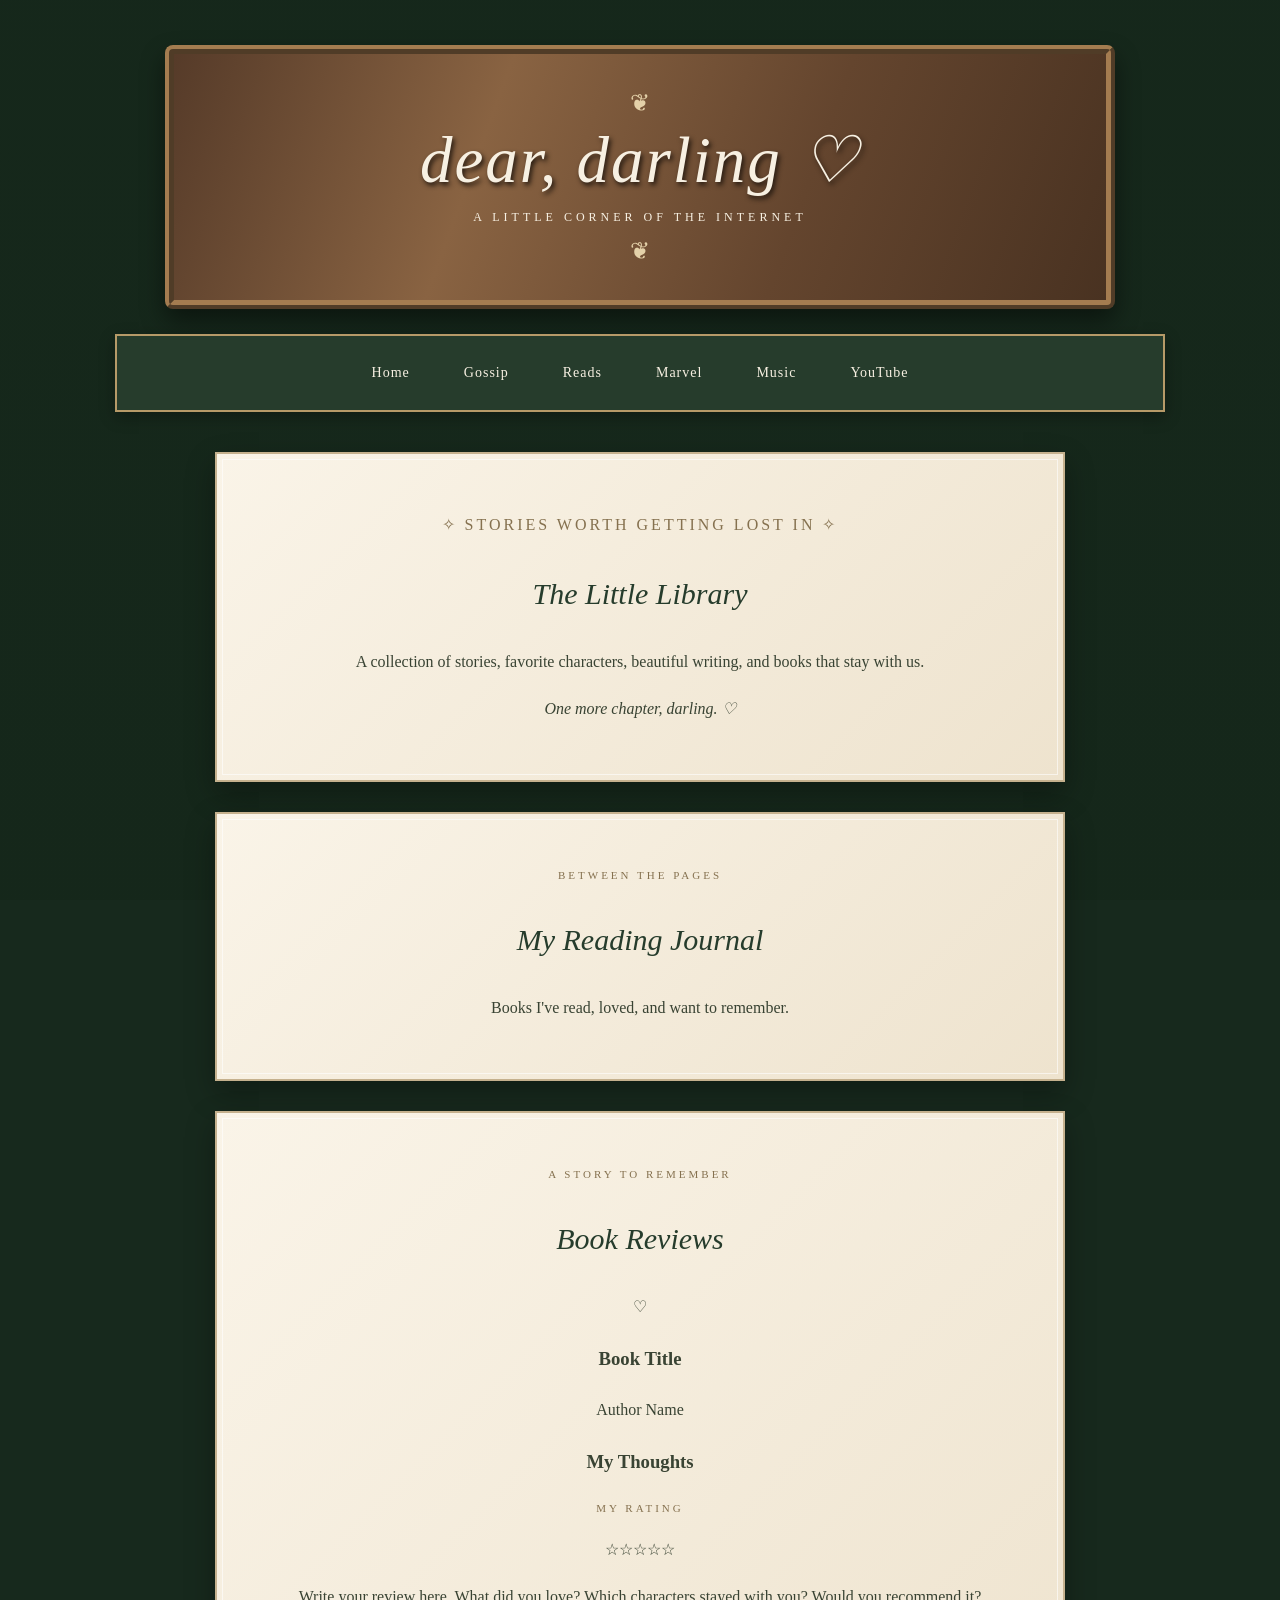
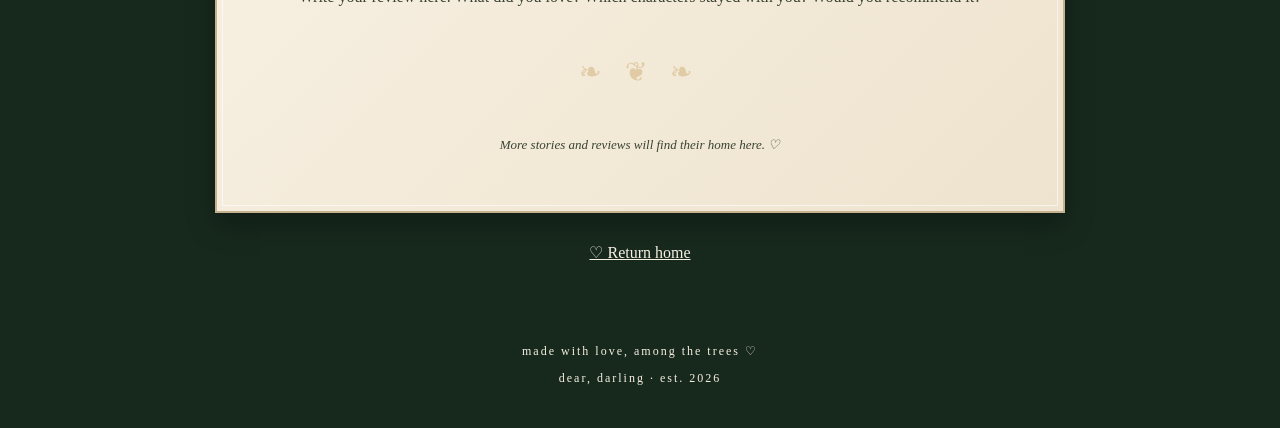
==== reads.html @ a7c6e97b "Create reads.html" ====
<!DOCTYPE html>
<html lang="en">
<head>
    <meta charset="UTF-8">
    <meta name="viewport" content="width=device-width, initial-scale=1.0">
    <title>Reads | Dear, Darling</title>
    <link rel="stylesheet" href="style.css">
</head>

<body>

    <header class="woodland-header">
        <div class="sign-decoration">❦</div>
        <h1>dear, darling ♡</h1>
        <p>a little corner of the internet</p>
        <div class="sign-decoration">❦</div>
    </header>

    <nav class="main-navigation">
        <a href="index.html">Home</a>
        <a href="gossip.html">Gossip</a>
        <a href="reads.html">Reads</a>
        <a href="marvel.html">Marvel</a>
        <a href="music.html">Music</a>
        <a href="youtube.html">YouTube</a>
    </nav>

    <main>

        <section class="welcome">
            <p class="eyebrow">✧ stories worth getting lost in ✧</p>
            <h2>The Little Library</h2>
            <p>
                A collection of stories, favorite characters,
                beautiful writing, and books that stay with us.
            </p>
            <p class="welcome-ending">One more chapter, darling. ♡</p>
        </section>

        <section class="content-panel">
            <p class="eyebrow">between the pages</p>
            <h2>My Reading Journal</h2>
            <p>Books I've read, loved, and want to remember.</p>
        </section>

        <section class="content-panel">
            <p class="eyebrow">a story to remember</p>
            <h2>Book Reviews</h2>

            <div class="book-entry">
                <div class="book-cover">
                    <span>♡</span>
                    <h3>Book Title</h3>
                    <p>Author Name</p>
                </div>

                <div class="book-review">
                    <h3>My Thoughts</h3>

                    <p class="eyebrow">my rating</p>
                    <p class="book-stars">☆☆☆☆☆</p>

                    <p>
                        Write your review here. What did you love?
                        Which characters stayed with you?
                        Would you recommend it?
                    </p>
                </div>
            </div>

            <div class="forest-divider">❧ ❦ ❧</div>

            <p class="quote-credit">
                More stories and reviews will find their home here. ♡
            </p>
        </section>

        <p style="text-align:center;">
            <a href="index.html" style="color:#f7f0e2;">
                ♡ Return home
            </a>
        </p>

    </main>

    <footer>
        <p>made with love, among the trees ♡</p>
        <p>dear, darling · est. 2026</p>
    </footer>

</body>
</html>
---- style.css ----
:root {
    --forest: #263c2c;
    --deep-forest: #17291d;
    --sage: #87947b;
    --cream: #f7f0e2;
    --paper: #eee4d0;
    --wood: #704b30;
    --gold: #b69a68;
    --ink: #394333;
}

* { box-sizing: border-box; }

html { scroll-behavior: smooth; }

body {
    margin: 0;
    min-height: 100vh;
    color: var(--ink);
    font-family: Georgia, "Times New Roman", serif;
    background-color: var(--deep-forest);
    background-image: linear-gradient(rgba(20,38,25,.48), rgba(20,38,25,.65));
    background-size: cover;
    background-position: center;
    background-attachment: fixed;
}

.woodland-header {
    width: min(90%, 950px);
    margin: 45px auto 25px;
    padding: 35px 20px;
    text-align: center;
    color: var(--cream);
    background: linear-gradient(110deg,#563b29,#896342,#64452e,#493221);
    border: 9px ridge #a47c50;
    border-radius: 8px;
    box-shadow: 0 12px 25px rgba(0,0,0,.45);
}

.woodland-header h1 {
    margin: 5px 0;
    font-size: clamp(38px,7vw,65px);
    font-weight: normal;
    font-style: italic;
    letter-spacing: 2px;
    text-shadow: 2px 3px 5px #21170f;
}

.woodland-header p {
    font-size: 12px;
    letter-spacing: 4px;
    text-transform: uppercase;
}

.sign-decoration { color: #e4d1a9; font-size: 24px; }

.main-navigation {
    width: min(95%,1050px);
    margin: 0 auto 35px;
    padding: 15px 10px;
    text-align: center;
    background: var(--forest);
    border: 2px solid var(--gold);
    box-shadow: 0 5px 15px rgba(0,0,0,.3);
}

.main-navigation a {
    display: inline-block;
    margin: 7px 13px;
    padding: 7px 12px;
    color: var(--cream);
    text-decoration: none;
    font-size: 14px;
    letter-spacing: 1px;
    transition: .3s ease;
}

.main-navigation a:hover {
    color: #e5c99b;
    background: rgba(255,255,255,.08);
}

main { width: min(90%,850px); margin: 40px auto; }

.welcome, .content-panel {
    margin: 30px 0;
    padding: 40px 35px;
    background: linear-gradient(135deg,#faf4e8,#eee3ce);
    border: 2px solid #c5b18e;
    outline: 1px solid rgba(255,255,255,.6);
    outline-offset: -8px;
    box-shadow: 0 12px 28px rgba(0,0,0,.3);
    text-align: center;
    line-height: 1.9;
}

.welcome h2, .content-panel h2, .explore-section h2 {
    color: var(--forest);
    font-size: 30px;
    font-weight: normal;
    font-style: italic;
}

.welcome p { font-size: 16px; }
.eyebrow { color: #85714f; font-size: 11px; letter-spacing: 3px; text-transform: uppercase; }
.welcome-ending { font-style: italic; }
.forest-divider { margin: 35px 0; color: #e1cba5; font-size: 27px; text-align: center; letter-spacing: 8px; }
#daily-quote { margin: 20px auto; max-width: 600px; font-size: 21px; font-style: italic; color: #52634c; }
.quote-credit { font-size: 13px; font-style: italic; }

.music-placeholder {
    display: flex;
    justify-content: center;
    align-items: center;
    gap: 25px;
    flex-wrap: wrap;
    text-align: left;
}

.music-art {
    width: 110px;
    height: 110px;
    display: grid;
    place-items: center;
    background: #52654c;
    color: var(--cream);
    font-size: 45px;
    border: 5px double #c5b18e;
}

.music-placeholder h3 { margin-bottom: 5px; font-size: 20px; font-weight: normal; }
.music-placeholder a { color: #52634c; }

.explore-section { margin: 55px 0; text-align: center; }
.explore-section h2 { color: var(--cream); }

.room-grid {
    display: grid;
    grid-template-columns: repeat(2,1fr);
    gap: 18px;
    margin-top: 25px;
}

.room-card {
    padding: 25px 15px;
    color: var(--ink);
    text-decoration: none;
    background: var(--paper);
    border: 2px solid var(--gold);
    box-shadow: 0 7px 15px rgba(0,0,0,.25);
    transition: transform .3s ease;
}

.room-card:hover { transform: translateY(-5px); }
.room-card span { color: #75846a; font-size: 28px; }
.room-card h3 { font-weight: normal; font-style: italic; font-size: 21px; }
.room-card p { font-size: 13px; }

footer { padding: 30px; text-align: center; color: var(--cream); font-size: 12px; letter-spacing: 2px; }

a, button { cursor: pointer; }

@media (max-width:600px) {
    .woodland-header { margin-top: 20px; padding: 25px 12px; }
    .main-navigation a { margin: 5px; font-size: 12px; }
    .welcome, .content-panel { padding: 30px 18px; }
    .room-grid { grid-template-columns: 1fr; }
}
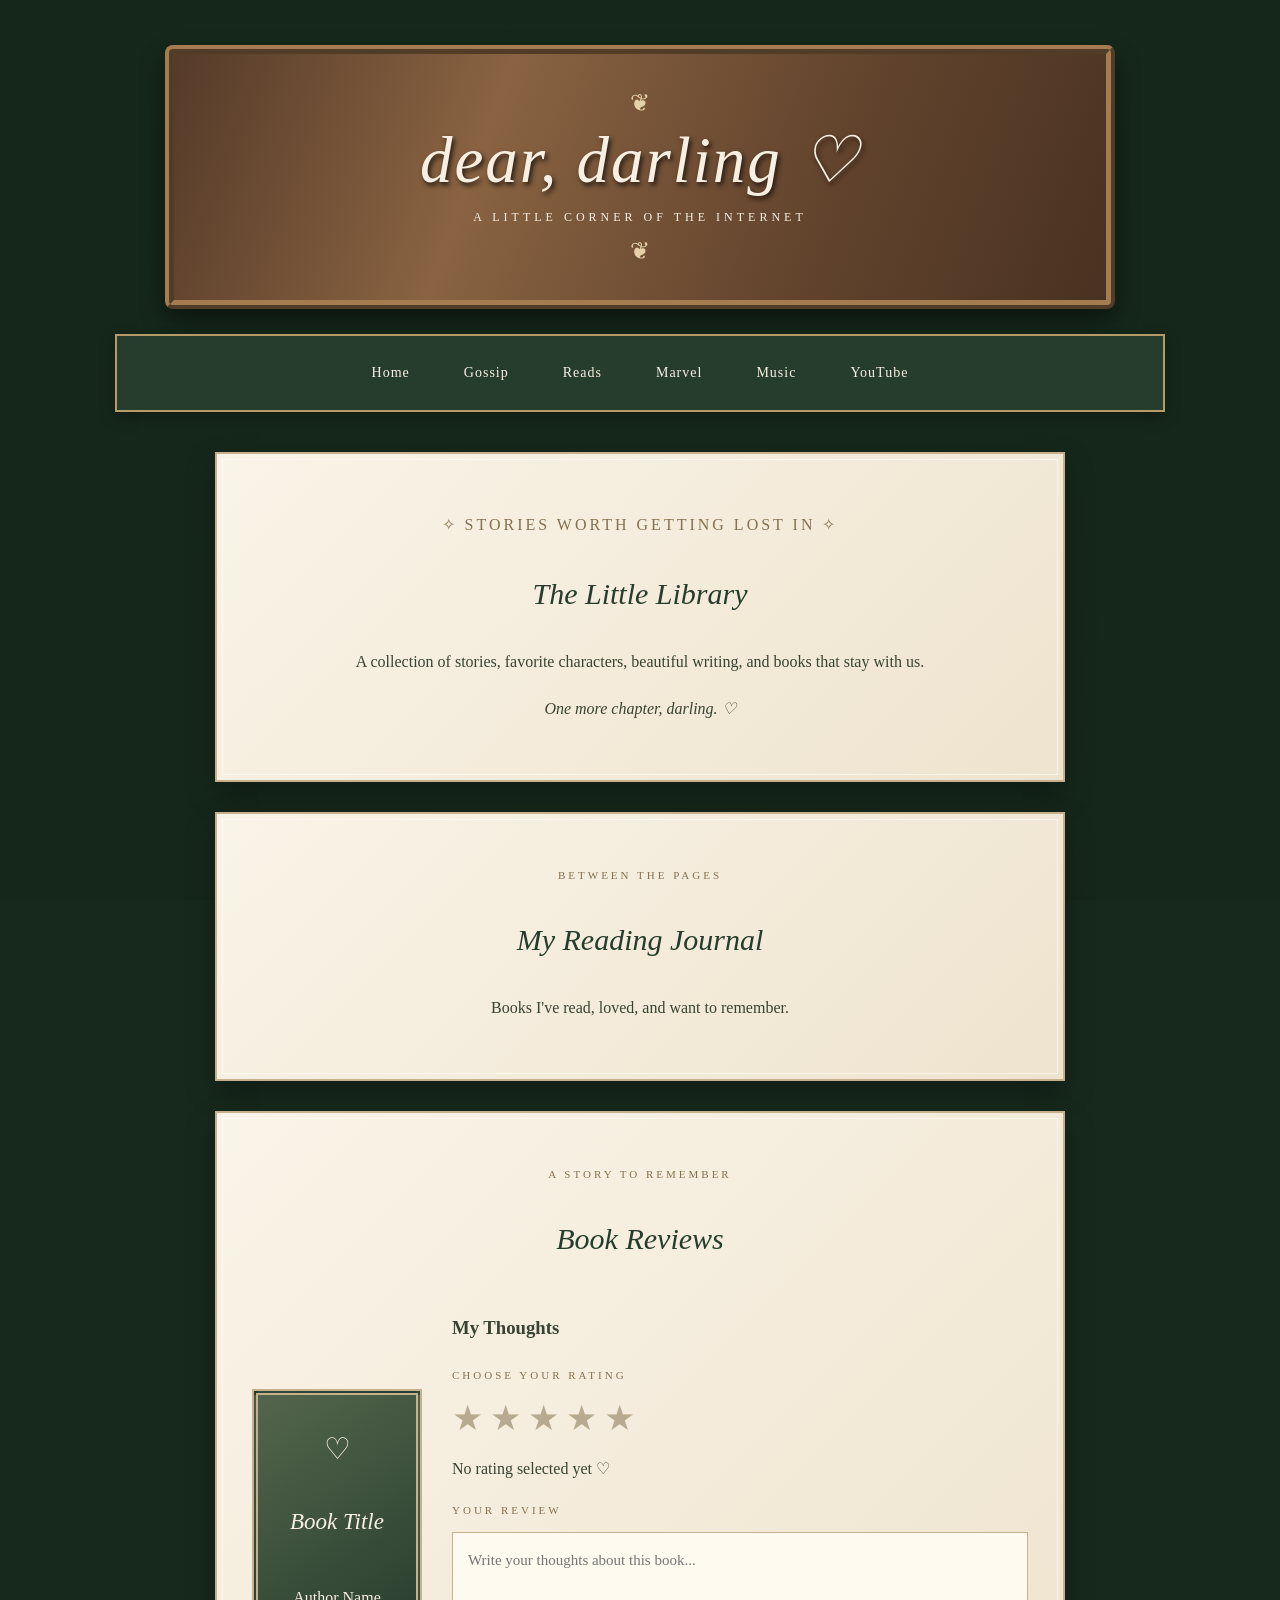
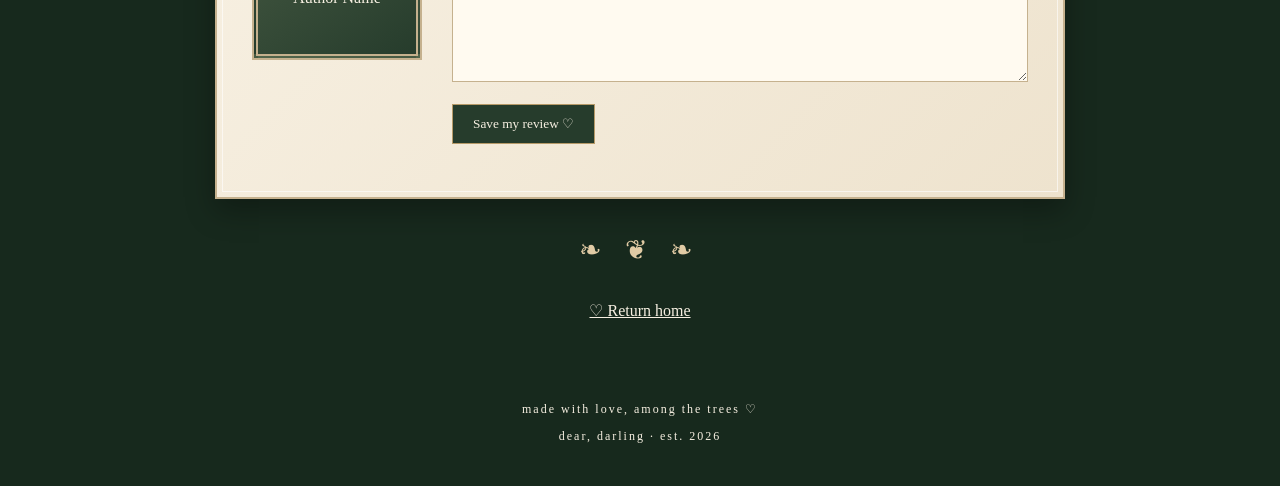
==== commit c535db9d: "Update reads.html" ====
--- a/reads.html
+++ b/reads.html
@@ -5,6 +5,88 @@
     <meta name="viewport" content="width=device-width, initial-scale=1.0">
     <title>Reads | Dear, Darling</title>
     <link rel="stylesheet" href="style.css">
+
+    <style>
+        .book-entry {
+            display: flex;
+            flex-wrap: wrap;
+            justify-content: center;
+            align-items: center;
+            gap: 30px;
+            text-align: left;
+        }
+
+        .book-cover {
+            width: 170px;
+            min-height: 240px;
+            padding: 25px 15px;
+            background: linear-gradient(145deg,#53664c,#263c2c);
+            border: 6px double #c5b18e;
+            color: #f7f0e2;
+            text-align: center;
+            display: flex;
+            flex-direction: column;
+            justify-content: center;
+        }
+
+        .book-cover h3 {
+            font-size: 23px;
+            font-weight: normal;
+            font-style: italic;
+        }
+
+        .book-review {
+            flex: 1;
+            min-width: 230px;
+        }
+
+        .stars {
+            display: flex;
+            gap: 7px;
+            margin: 12px 0;
+        }
+
+        .star {
+            border: none;
+            background: none;
+            color: #b8aa91;
+            font-size: 35px;
+            padding: 0;
+            cursor: pointer;
+        }
+
+        .star.selected {
+            color: #b18a42;
+        }
+
+        .review-box {
+            width: 100%;
+            min-height: 150px;
+            padding: 15px;
+            font-family: Georgia, serif;
+            font-size: 15px;
+            line-height: 1.7;
+            background: #fffaf0;
+            border: 1px solid #c5b18e;
+            color: #394333;
+            resize: vertical;
+        }
+
+        .save-button {
+            margin-top: 12px;
+            padding: 11px 20px;
+            background: #263c2c;
+            color: #f7f0e2;
+            border: 1px solid #b69a68;
+            font-family: Georgia, serif;
+            cursor: pointer;
+        }
+
+        .save-message {
+            font-style: italic;
+            font-size: 13px;
+        }
+    </style>
 </head>
 
 <body>
@@ -48,8 +130,9 @@
             <h2>Book Reviews</h2>
 
             <div class="book-entry">
+
                 <div class="book-cover">
-                    <span>♡</span>
+                    <span style="font-size:30px;">♡</span>
                     <h3>Book Title</h3>
                     <p>Author Name</p>
                 </div>
@@ -57,23 +140,37 @@
                 <div class="book-review">
                     <h3>My Thoughts</h3>
 
-                    <p class="eyebrow">my rating</p>
-                    <p class="book-stars">☆☆☆☆☆</p>
-
-                    <p>
-                        Write your review here. What did you love?
-                        Which characters stayed with you?
-                        Would you recommend it?
-                    </p>
+                    <p class="eyebrow">choose your rating</p>
+
+                    <div class="stars" id="stars">
+                        <button class="star" data-rating="1" aria-label="1 star">★</button>
+                        <button class="star" data-rating="2" aria-label="2 stars">★</button>
+                        <button class="star" data-rating="3" aria-label="3 stars">★</button>
+                        <button class="star" data-rating="4" aria-label="4 stars">★</button>
+                        <button class="star" data-rating="5" aria-label="5 stars">★</button>
+                    </div>
+
+                    <p id="rating-label">No rating selected yet ♡</p>
+
+                    <p class="eyebrow">your review</p>
+
+                    <textarea
+                        class="review-box"
+                        id="review"
+                        placeholder="Write your thoughts about this book..."
+                    ></textarea>
+
+                    <button class="save-button" id="save-review">
+                        Save my review ♡
+                    </button>
+
+                    <p class="save-message" id="save-message"></p>
                 </div>
+
             </div>
-
-            <div class="forest-divider">❧ ❦ ❧</div>
-
-            <p class="quote-credit">
-                More stories and reviews will find their home here. ♡
-            </p>
         </section>
+
+        <div class="forest-divider">❧ ❦ ❧</div>
 
         <p style="text-align:center;">
             <a href="index.html" style="color:#f7f0e2;">
@@ -88,5 +185,42 @@
         <p>dear, darling · est. 2026</p>
     </footer>
 
+    <script>
+        let rating = Number(localStorage.getItem("reads-rating")) || 0;
+
+        const stars = document.querySelectorAll(".star");
+        const ratingLabel = document.getElementById("rating-label");
+        const review = document.getElementById("review");
+        const saveMessage = document.getElementById("save-message");
+
+        function showRating() {
+            stars.forEach(star => {
+                const value = Number(star.dataset.rating);
+                star.classList.toggle("selected", value <= rating);
+            });
+
+            ratingLabel.textContent = rating
+                ? rating + " out of 5 stars ♡"
+                : "No rating selected yet ♡";
+        }
+
+        stars.forEach(star => {
+            star.addEventListener("click", () => {
+                rating = Number(star.dataset.rating);
+                localStorage.setItem("reads-rating", rating);
+                showRating();
+            });
+        });
+
+        review.value = localStorage.getItem("reads-review") || "";
+
+        document.getElementById("save-review").addEventListener("click", () => {
+            localStorage.setItem("reads-review", review.value);
+            saveMessage.textContent = "Your review has been saved! ♡";
+        });
+
+        showRating();
+    </script>
+
 </body>
 </html>
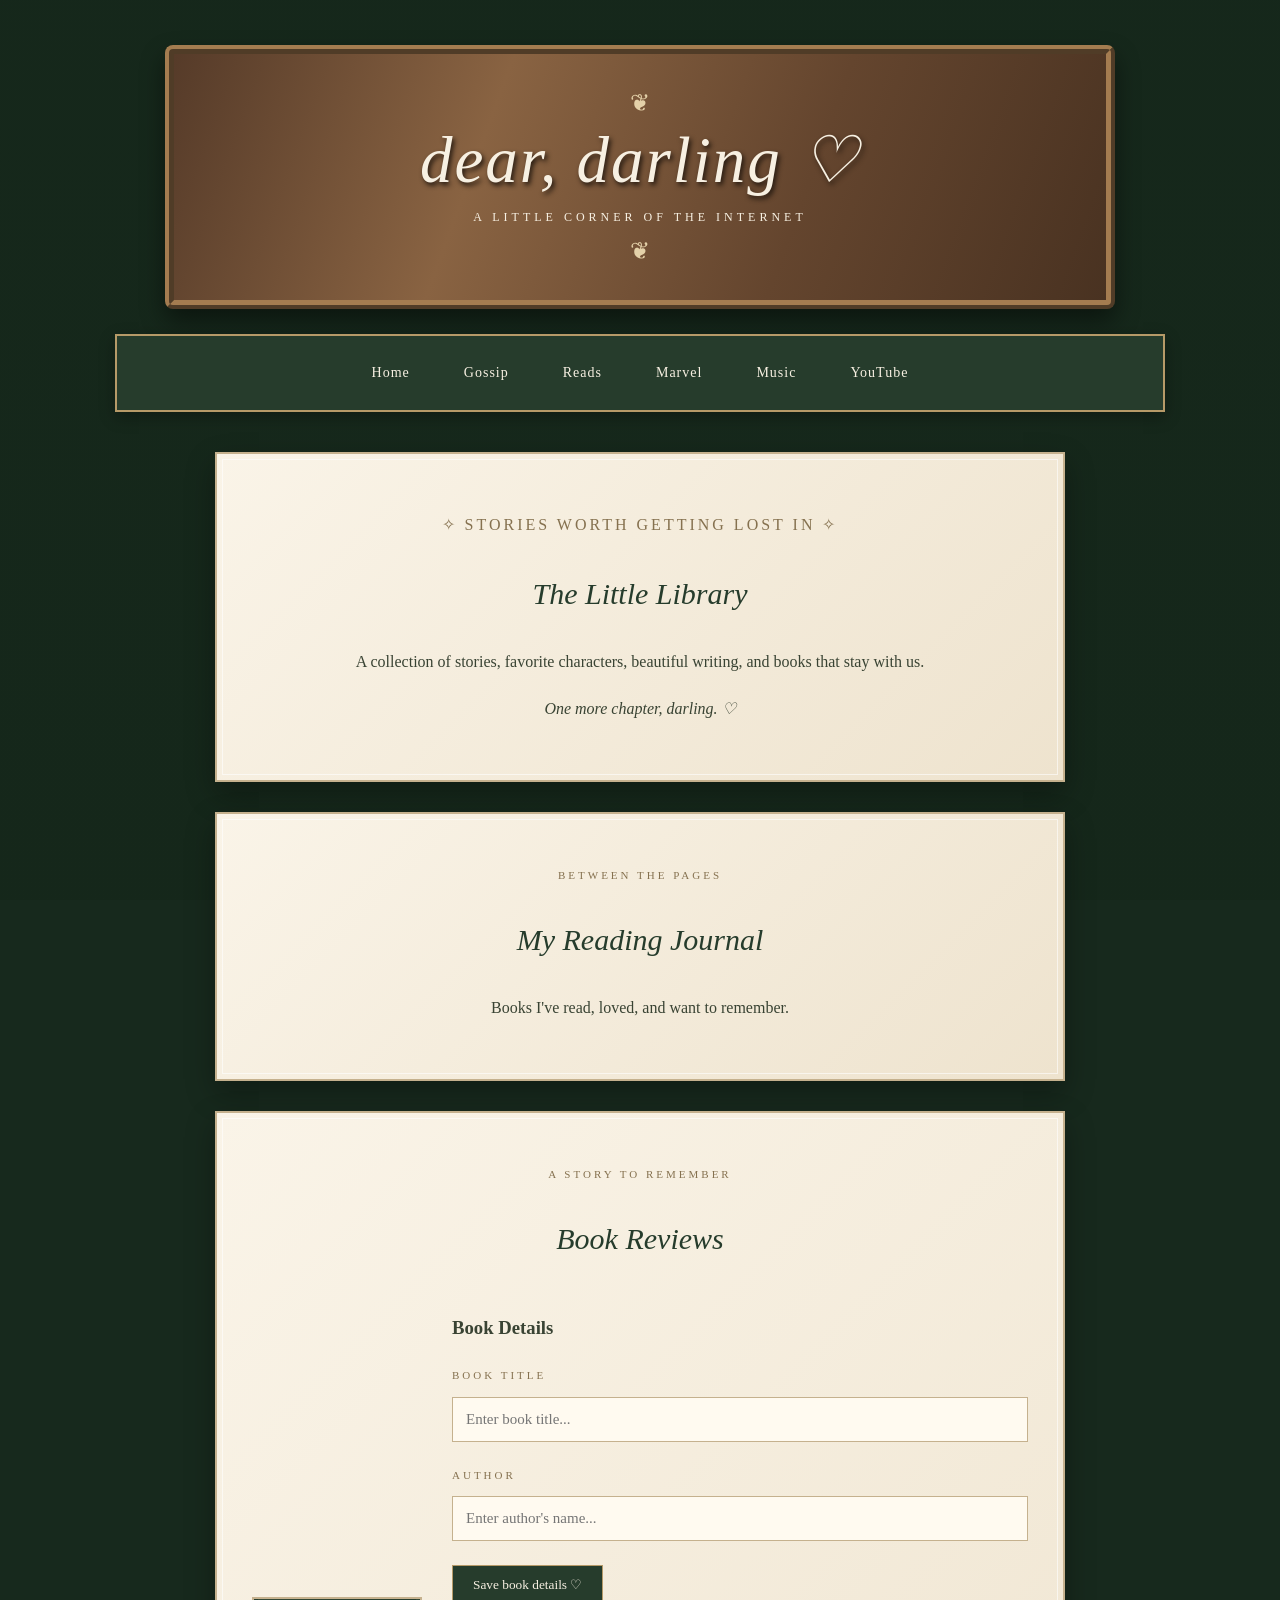
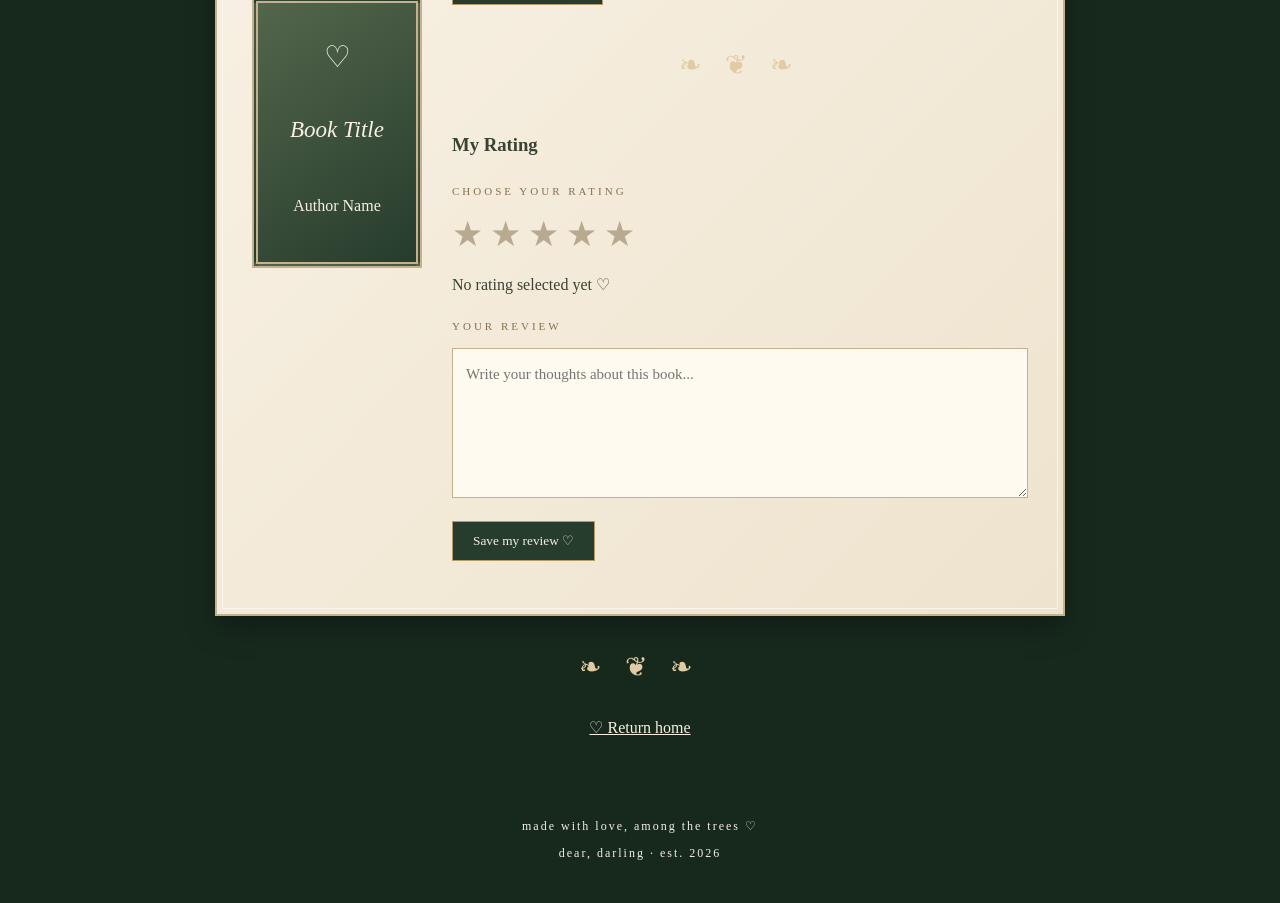
==== commit 4777fe21: "Update reads.html" ====
--- a/reads.html
+++ b/reads.html
@@ -27,6 +27,7 @@
             display: flex;
             flex-direction: column;
             justify-content: center;
+            overflow-wrap: anywhere;
         }
 
         .book-cover h3 {
@@ -59,17 +60,24 @@
             color: #b18a42;
         }
 
-        .review-box {
+        .review-box, .detail-input {
             width: 100%;
-            min-height: 150px;
-            padding: 15px;
+            padding: 13px;
             font-family: Georgia, serif;
             font-size: 15px;
-            line-height: 1.7;
             background: #fffaf0;
             border: 1px solid #c5b18e;
             color: #394333;
+        }
+
+        .review-box {
+            min-height: 150px;
+            line-height: 1.7;
             resize: vertical;
+        }
+
+        .detail-input {
+            margin-bottom: 12px;
         }
 
         .save-button {
@@ -133,16 +141,40 @@
 
                 <div class="book-cover">
                     <span style="font-size:30px;">♡</span>
-                    <h3>Book Title</h3>
-                    <p>Author Name</p>
+                    <h3 id="cover-title">Book Title</h3>
+                    <p id="cover-author">Author Name</p>
                 </div>
 
                 <div class="book-review">
-                    <h3>My Thoughts</h3>
-
+
+                    <h3>Book Details</h3>
+
+                    <p class="eyebrow">book title</p>
+                    <input
+                        class="detail-input"
+                        id="book-title"
+                        placeholder="Enter book title..."
+                    >
+
+                    <p class="eyebrow">author</p>
+                    <input
+                        class="detail-input"
+                        id="book-author"
+                        placeholder="Enter author's name..."
+                    >
+
+                    <button class="save-button" id="save-details">
+                        Save book details ♡
+                    </button>
+
+                    <p class="save-message" id="details-message"></p>
+
+                    <div class="forest-divider">❧ ❦ ❧</div>
+
+                    <h3>My Rating</h3>
                     <p class="eyebrow">choose your rating</p>
 
-                    <div class="stars" id="stars">
+                    <div class="stars">
                         <button class="star" data-rating="1" aria-label="1 star">★</button>
                         <button class="star" data-rating="2" aria-label="2 stars">★</button>
                         <button class="star" data-rating="3" aria-label="3 stars">★</button>
@@ -165,8 +197,8 @@
                     </button>
 
                     <p class="save-message" id="save-message"></p>
+
                 </div>
-
             </div>
         </section>
 
@@ -186,12 +218,24 @@
     </footer>
 
     <script>
-        let rating = Number(localStorage.getItem("reads-rating")) || 0;
-
+        const titleInput = document.getElementById("book-title");
+        const authorInput = document.getElementById("book-author");
+        const coverTitle = document.getElementById("cover-title");
+        const coverAuthor = document.getElementById("cover-author");
+        const review = document.getElementById("review");
         const stars = document.querySelectorAll(".star");
         const ratingLabel = document.getElementById("rating-label");
-        const review = document.getElementById("review");
-        const saveMessage = document.getElementById("save-message");
+
+        let rating = Number(localStorage.getItem("reads-rating")) || 0;
+
+        titleInput.value = localStorage.getItem("reads-title") || "";
+        authorInput.value = localStorage.getItem("reads-author") || "";
+        review.value = localStorage.getItem("reads-review") || "";
+
+        function updateCover() {
+            coverTitle.textContent = titleInput.value.trim() || "Book Title";
+            coverAuthor.textContent = authorInput.value.trim() || "Author Name";
+        }
 
         function showRating() {
             stars.forEach(star => {
@@ -203,6 +247,19 @@
                 ? rating + " out of 5 stars ♡"
                 : "No rating selected yet ♡";
         }
+
+        titleInput.addEventListener("input", updateCover);
+        authorInput.addEventListener("input", updateCover);
+
+        document.getElementById("save-details").addEventListener("click", () => {
+            localStorage.setItem("reads-title", titleInput.value);
+            localStorage.setItem("reads-author", authorInput.value);
+
+            updateCover();
+
+            document.getElementById("details-message").textContent =
+                "Your book details have been saved! ♡";
+        });
 
         stars.forEach(star => {
             star.addEventListener("click", () => {
@@ -212,13 +269,14 @@
             });
         });
 
-        review.value = localStorage.getItem("reads-review") || "";
-
         document.getElementById("save-review").addEventListener("click", () => {
             localStorage.setItem("reads-review", review.value);
-            saveMessage.textContent = "Your review has been saved! ♡";
+
+            document.getElementById("save-message").textContent =
+                "Your review has been saved! ♡";
         });
 
+        updateCover();
         showRating();
     </script>
 
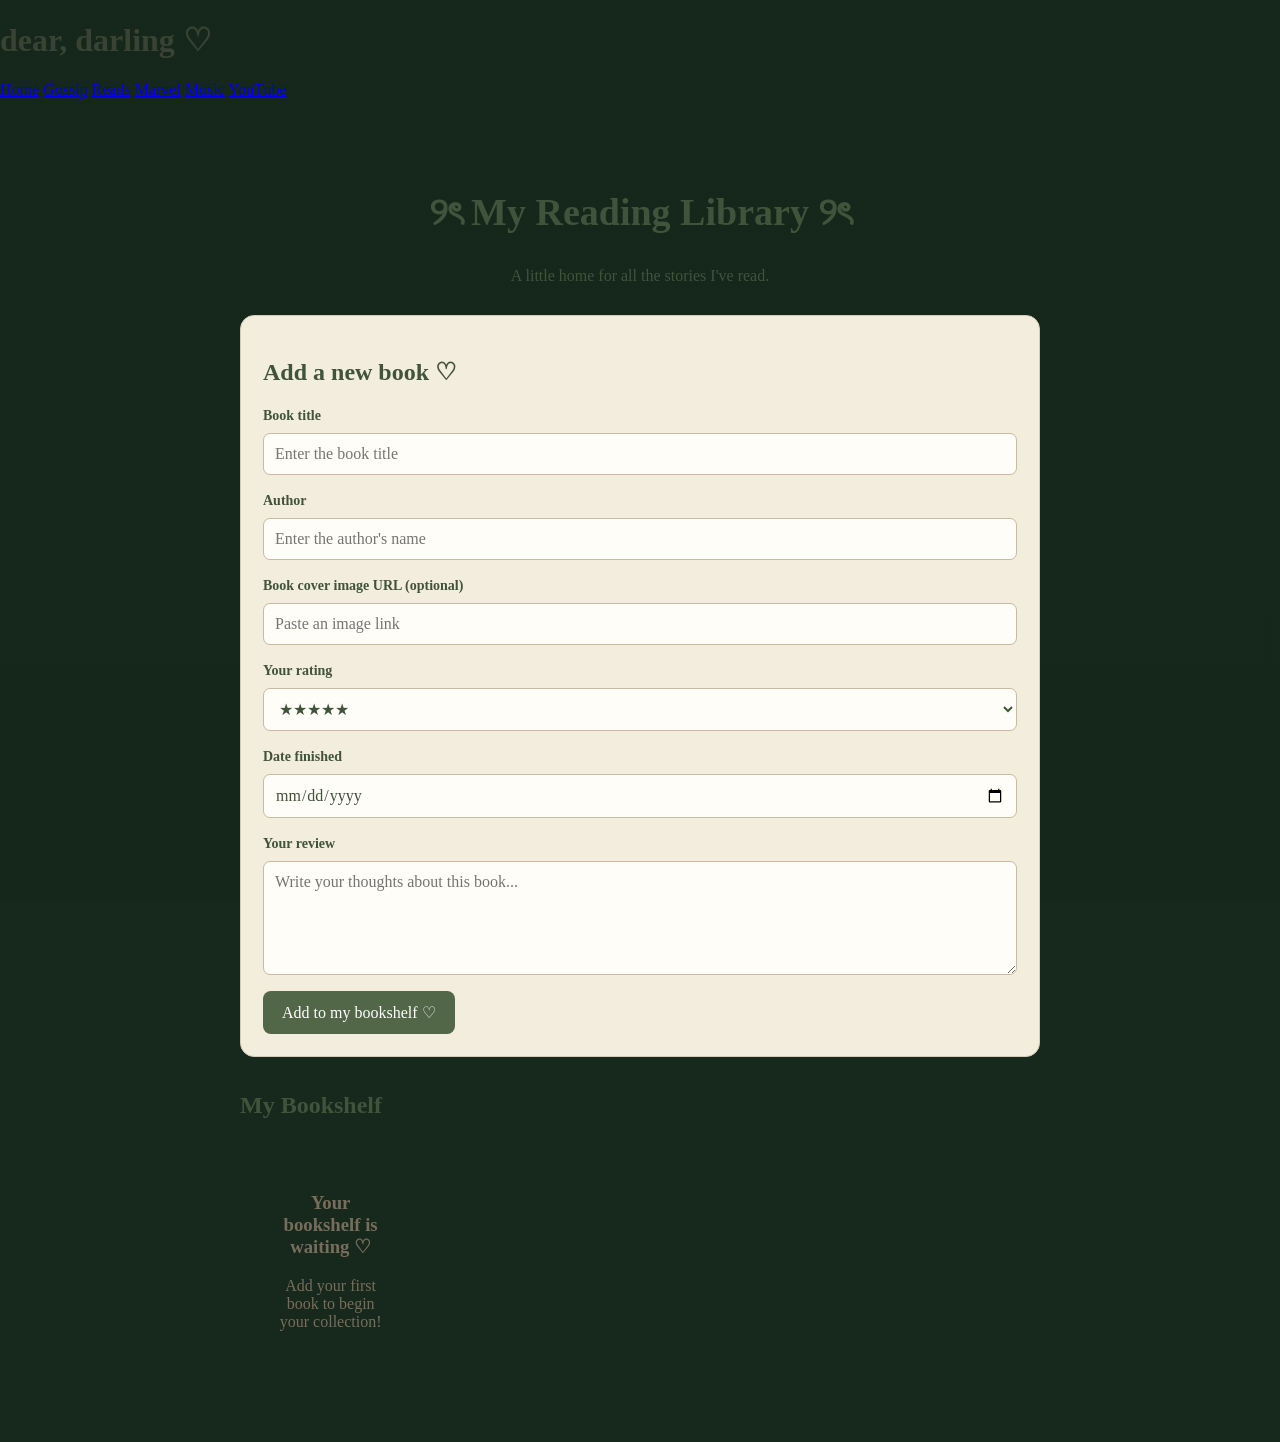
==== commit 03fb8210: "Update reads.html" ====
--- a/reads.html
+++ b/reads.html
@@ -1,284 +1,365 @@
+
 <!DOCTYPE html>
 <html lang="en">
 <head>
-    <meta charset="UTF-8">
-    <meta name="viewport" content="width=device-width, initial-scale=1.0">
-    <title>Reads | Dear, Darling</title>
-    <link rel="stylesheet" href="style.css">
-
-    <style>
-        .book-entry {
-            display: flex;
-            flex-wrap: wrap;
-            justify-content: center;
-            align-items: center;
-            gap: 30px;
-            text-align: left;
-        }
-
-        .book-cover {
-            width: 170px;
-            min-height: 240px;
-            padding: 25px 15px;
-            background: linear-gradient(145deg,#53664c,#263c2c);
-            border: 6px double #c5b18e;
-            color: #f7f0e2;
-            text-align: center;
-            display: flex;
-            flex-direction: column;
-            justify-content: center;
-            overflow-wrap: anywhere;
-        }
-
-        .book-cover h3 {
-            font-size: 23px;
-            font-weight: normal;
-            font-style: italic;
-        }
-
-        .book-review {
-            flex: 1;
-            min-width: 230px;
-        }
-
-        .stars {
-            display: flex;
-            gap: 7px;
-            margin: 12px 0;
-        }
-
-        .star {
-            border: none;
-            background: none;
-            color: #b8aa91;
-            font-size: 35px;
-            padding: 0;
-            cursor: pointer;
-        }
-
-        .star.selected {
-            color: #b18a42;
-        }
-
-        .review-box, .detail-input {
-            width: 100%;
-            padding: 13px;
-            font-family: Georgia, serif;
-            font-size: 15px;
-            background: #fffaf0;
-            border: 1px solid #c5b18e;
-            color: #394333;
-        }
-
-        .review-box {
-            min-height: 150px;
-            line-height: 1.7;
-            resize: vertical;
-        }
-
-        .detail-input {
-            margin-bottom: 12px;
-        }
-
-        .save-button {
-            margin-top: 12px;
-            padding: 11px 20px;
-            background: #263c2c;
-            color: #f7f0e2;
-            border: 1px solid #b69a68;
-            font-family: Georgia, serif;
-            cursor: pointer;
-        }
-
-        .save-message {
-            font-style: italic;
-            font-size: 13px;
-        }
-    </style>
+  <meta charset="UTF-8">
+  <meta name="viewport" content="width=device-width, initial-scale=1.0">
+  <title>Reads | Dear, Darling</title>
+  <link rel="stylesheet" href="style.css">
+
+  <style>
+    .reading-library {
+      max-width: 1000px;
+      margin: 35px auto;
+      padding: 25px;
+      color: #40533b;
+    }
+
+    .library-heading {
+      text-align: center;
+      margin-bottom: 30px;
+    }
+
+    .library-heading h1 {
+      font-family: Georgia, serif;
+      font-size: 38px;
+    }
+
+    .book-form {
+      background: #f3edde;
+      border: 1px solid #d8cbb5;
+      border-radius: 14px;
+      padding: 22px;
+      margin-bottom: 35px;
+    }
+
+    .book-form input,
+    .book-form textarea,
+    .book-form select {
+      display: block;
+      width: 100%;
+      box-sizing: border-box;
+      padding: 11px;
+      margin: 9px 0 16px;
+      border: 1px solid #c9b99e;
+      border-radius: 7px;
+      background: #fffdf7;
+      color: #40533b;
+      font: inherit;
+    }
+
+    .book-form label {
+      font-weight: bold;
+      font-size: 14px;
+    }
+
+    .library-button {
+      background: #526747;
+      color: white;
+      border: none;
+      padding: 12px 19px;
+      border-radius: 8px;
+      cursor: pointer;
+      font: inherit;
+    }
+
+    .library-button:hover {
+      background: #394d32;
+    }
+
+    .bookshelf {
+      display: grid;
+      grid-template-columns: repeat(auto-fill, minmax(145px, 1fr));
+      gap: 25px;
+    }
+
+    .book-card {
+      cursor: pointer;
+      text-align: center;
+      padding: 12px;
+      background: #eee4d3;
+      border-radius: 10px;
+      border: 1px solid #d8cbb5;
+      transition: transform 0.2s;
+    }
+
+    .book-card:hover {
+      transform: translateY(-5px);
+    }
+
+    .book-card img {
+      width: 100%;
+      aspect-ratio: 2 / 3;
+      object-fit: cover;
+      border-radius: 5px;
+      box-shadow: 3px 4px 8px #0002;
+    }
+
+    .book-card h3 {
+      font-family: Georgia, serif;
+      font-size: 16px;
+      margin-bottom: 5px;
+    }
+
+    .book-card p {
+      font-size: 13px;
+      margin-top: 4px;
+    }
+
+    .empty-library {
+      text-align: center;
+      padding: 35px;
+      color: #786d5b;
+      font-family: Georgia, serif;
+    }
+
+    .book-modal {
+      display: none;
+      position: fixed;
+      inset: 0;
+      z-index: 1000;
+      background: #172016cc;
+      padding: 20px;
+      overflow-y: auto;
+    }
+
+    .modal-content {
+      background: #f6f0e4;
+      color: #40533b;
+      max-width: 550px;
+      margin: 45px auto;
+      padding: 25px;
+      border-radius: 14px;
+      text-align: center;
+      position: relative;
+    }
+
+    .modal-content img {
+      width: 170px;
+      max-width: 100%;
+      border-radius: 6px;
+      box-shadow: 3px 5px 10px #0002;
+    }
+
+    .modal-content h2 {
+      font-family: Georgia, serif;
+    }
+
+    .modal-review {
+      text-align: left;
+      white-space: pre-wrap;
+      line-height: 1.7;
+      background: #fffdf7;
+      padding: 15px;
+      border-radius: 8px;
+    }
+
+    .close-modal {
+      position: absolute;
+      top: 10px;
+      right: 15px;
+      border: none;
+      background: none;
+      color: #40533b;
+      font-size: 26px;
+      cursor: pointer;
+    }
+
+    .delete-button {
+      background: #8b5148;
+      color: white;
+      border: none;
+      padding: 10px 15px;
+      border-radius: 7px;
+      cursor: pointer;
+      margin-top: 15px;
+    }
+  </style>
 </head>
 
 <body>
 
-    <header class="woodland-header">
-        <div class="sign-decoration">❦</div>
-        <h1>dear, darling ♡</h1>
-        <p>a little corner of the internet</p>
-        <div class="sign-decoration">❦</div>
-    </header>
-
-    <nav class="main-navigation">
-        <a href="index.html">Home</a>
-        <a href="gossip.html">Gossip</a>
-        <a href="reads.html">Reads</a>
-        <a href="marvel.html">Marvel</a>
-        <a href="music.html">Music</a>
-        <a href="youtube.html">YouTube</a>
-    </nav>
-
-    <main>
-
-        <section class="welcome">
-            <p class="eyebrow">✧ stories worth getting lost in ✧</p>
-            <h2>The Little Library</h2>
-            <p>
-                A collection of stories, favorite characters,
-                beautiful writing, and books that stay with us.
-            </p>
-            <p class="welcome-ending">One more chapter, darling. ♡</p>
-        </section>
-
-        <section class="content-panel">
-            <p class="eyebrow">between the pages</p>
-            <h2>My Reading Journal</h2>
-            <p>Books I've read, loved, and want to remember.</p>
-        </section>
-
-        <section class="content-panel">
-            <p class="eyebrow">a story to remember</p>
-            <h2>Book Reviews</h2>
-
-            <div class="book-entry">
-
-                <div class="book-cover">
-                    <span style="font-size:30px;">♡</span>
-                    <h3 id="cover-title">Book Title</h3>
-                    <p id="cover-author">Author Name</p>
-                </div>
-
-                <div class="book-review">
-
-                    <h3>Book Details</h3>
-
-                    <p class="eyebrow">book title</p>
-                    <input
-                        class="detail-input"
-                        id="book-title"
-                        placeholder="Enter book title..."
-                    >
-
-                    <p class="eyebrow">author</p>
-                    <input
-                        class="detail-input"
-                        id="book-author"
-                        placeholder="Enter author's name..."
-                    >
-
-                    <button class="save-button" id="save-details">
-                        Save book details ♡
-                    </button>
-
-                    <p class="save-message" id="details-message"></p>
-
-                    <div class="forest-divider">❧ ❦ ❧</div>
-
-                    <h3>My Rating</h3>
-                    <p class="eyebrow">choose your rating</p>
-
-                    <div class="stars">
-                        <button class="star" data-rating="1" aria-label="1 star">★</button>
-                        <button class="star" data-rating="2" aria-label="2 stars">★</button>
-                        <button class="star" data-rating="3" aria-label="3 stars">★</button>
-                        <button class="star" data-rating="4" aria-label="4 stars">★</button>
-                        <button class="star" data-rating="5" aria-label="5 stars">★</button>
-                    </div>
-
-                    <p id="rating-label">No rating selected yet ♡</p>
-
-                    <p class="eyebrow">your review</p>
-
-                    <textarea
-                        class="review-box"
-                        id="review"
-                        placeholder="Write your thoughts about this book..."
-                    ></textarea>
-
-                    <button class="save-button" id="save-review">
-                        Save my review ♡
-                    </button>
-
-                    <p class="save-message" id="save-message"></p>
-
-                </div>
-            </div>
-        </section>
-
-        <div class="forest-divider">❧ ❦ ❧</div>
-
-        <p style="text-align:center;">
-            <a href="index.html" style="color:#f7f0e2;">
-                ♡ Return home
-            </a>
-        </p>
-
-    </main>
-
-    <footer>
-        <p>made with love, among the trees ♡</p>
-        <p>dear, darling · est. 2026</p>
-    </footer>
-
-    <script>
-        const titleInput = document.getElementById("book-title");
-        const authorInput = document.getElementById("book-author");
-        const coverTitle = document.getElementById("cover-title");
-        const coverAuthor = document.getElementById("cover-author");
-        const review = document.getElementById("review");
-        const stars = document.querySelectorAll(".star");
-        const ratingLabel = document.getElementById("rating-label");
-
-        let rating = Number(localStorage.getItem("reads-rating")) || 0;
-
-        titleInput.value = localStorage.getItem("reads-title") || "";
-        authorInput.value = localStorage.getItem("reads-author") || "";
-        review.value = localStorage.getItem("reads-review") || "";
-
-        function updateCover() {
-            coverTitle.textContent = titleInput.value.trim() || "Book Title";
-            coverAuthor.textContent = authorInput.value.trim() || "Author Name";
-        }
-
-        function showRating() {
-            stars.forEach(star => {
-                const value = Number(star.dataset.rating);
-                star.classList.toggle("selected", value <= rating);
-            });
-
-            ratingLabel.textContent = rating
-                ? rating + " out of 5 stars ♡"
-                : "No rating selected yet ♡";
-        }
-
-        titleInput.addEventListener("input", updateCover);
-        authorInput.addEventListener("input", updateCover);
-
-        document.getElementById("save-details").addEventListener("click", () => {
-            localStorage.setItem("reads-title", titleInput.value);
-            localStorage.setItem("reads-author", authorInput.value);
-
-            updateCover();
-
-            document.getElementById("details-message").textContent =
-                "Your book details have been saved! ♡";
-        });
-
-        stars.forEach(star => {
-            star.addEventListener("click", () => {
-                rating = Number(star.dataset.rating);
-                localStorage.setItem("reads-rating", rating);
-                showRating();
-            });
-        });
-
-        document.getElementById("save-review").addEventListener("click", () => {
-            localStorage.setItem("reads-review", review.value);
-
-            document.getElementById("save-message").textContent =
-                "Your review has been saved! ♡";
-        });
-
-        updateCover();
-        showRating();
-    </script>
+<header>
+  <h1>dear, darling ♡</h1>
+</header>
+
+<nav>
+  <a href="index.html">Home</a>
+  <a href="gossip.html">Gossip</a>
+  <a href="reads.html">Reads</a>
+  <a href="marvel.html">Marvel</a>
+  <a href="music.html">Music</a>
+  <a href="youtube.html">YouTube</a>
+</nav>
+
+<main class="reading-library">
+
+  <section class="library-heading">
+    <h1>୨ৎ My Reading Library ୨ৎ</h1>
+    <p>A little home for all the stories I've read.</p>
+  </section>
+
+  <section class="book-form">
+    <h2>Add a new book ♡</h2>
+
+    <form id="book-form">
+      <label for="title">Book title</label>
+      <input id="title" type="text" placeholder="Enter the book title" required>
+
+      <label for="author">Author</label>
+      <input id="author" type="text" placeholder="Enter the author's name" required>
+
+      <label for="cover">Book cover image URL (optional)</label>
+      <input id="cover" type="url" placeholder="Paste an image link">
+
+      <label for="rating">Your rating</label>
+      <select id="rating">
+        <option value="★★★★★">★★★★★</option>
+        <option value="★★★★☆">★★★★☆</option>
+        <option value="★★★☆☆">★★★☆☆</option>
+        <option value="★★☆☆☆">★★☆☆☆</option>
+        <option value="★☆☆☆☆">★☆☆☆☆</option>
+      </select>
+
+      <label for="date">Date finished</label>
+      <input id="date" type="date">
+
+      <label for="review">Your review</label>
+      <textarea id="review" rows="5" placeholder="Write your thoughts about this book..."></textarea>
+
+      <button class="library-button" type="submit">Add to my bookshelf ♡</button>
+    </form>
+  </section>
+
+  <section>
+    <h2>My Bookshelf</h2>
+    <div id="bookshelf" class="bookshelf"></div>
+  </section>
+
+</main>
+
+<div id="book-modal" class="book-modal">
+  <div class="modal-content">
+    <button class="close-modal" onclick="closeBook()">×</button>
+    <img id="modal-cover" src="" alt="Book cover">
+    <h2 id="modal-title"></h2>
+    <p id="modal-author"></p>
+    <p id="modal-rating"></p>
+    <p id="modal-date"></p>
+    <h3>My Review ♡</h3>
+    <div id="modal-review" class="modal-review"></div>
+    <button id="delete-book" class="delete-button">Remove book</button>
+  </div>
+</div>
+
+<script>
+  const form = document.getElementById("book-form");
+  const bookshelf = document.getElementById("bookshelf");
+
+  let books = JSON.parse(localStorage.getItem("dear-darling-books") || "[]");
+  let selectedBook = null;
+
+  function saveBooks() {
+    localStorage.setItem("dear-darling-books", JSON.stringify(books));
+  }
+
+  function renderBooks() {
+    bookshelf.innerHTML = "";
+
+    if (books.length === 0) {
+      bookshelf.innerHTML = `
+        <div class="empty-library">
+          <h3>Your bookshelf is waiting ♡</h3>
+          <p>Add your first book to begin your collection!</p>
+        </div>`;
+      return;
+    }
+
+    books.forEach((book, index) => {
+      const card = document.createElement("div");
+      card.className = "book-card";
+
+      const image = document.createElement("img");
+      image.src = book.cover || "https://placehold.co/300x450/E5D8C5/40533B?text=Book+Cover";
+      image.alt = "Cover of " + book.title;
+      image.onerror = () => {
+        image.src = "https://placehold.co/300x450/E5D8C5/40533B?text=Book+Cover";
+      };
+
+      const title = document.createElement("h3");
+      title.textContent = book.title;
+
+      const author = document.createElement("p");
+      author.textContent = book.author;
+
+      const rating = document.createElement("p");
+      rating.textContent = book.rating;
+
+      card.append(image, title, author, rating);
+      card.addEventListener("click", () => openBook(index));
+      bookshelf.appendChild(card);
+    });
+  }
+
+  form.addEventListener("submit", function(event) {
+    event.preventDefault();
+
+    const book = {
+      title: document.getElementById("title").value.trim(),
+      author: document.getElementById("author").value.trim(),
+      cover: document.getElementById("cover").value.trim(),
+      rating: document.getElementById("rating").value,
+      date: document.getElementById("date").value,
+      review: document.getElementById("review").value.trim()
+    };
+
+    books.unshift(book);
+    saveBooks();
+    renderBooks();
+    form.reset();
+  });
+
+  function openBook(index) {
+    selectedBook = index;
+    const book = books[index];
+
+    document.getElementById("modal-cover").src =
+      book.cover || "https://placehold.co/300x450/E5D8C5/40533B?text=Book+Cover";
+    document.getElementById("modal-title").textContent = book.title;
+    document.getElementById("modal-author").textContent = "By " + book.author;
+    document.getElementById("modal-rating").textContent = book.rating;
+    document.getElementById("modal-date").textContent =
+      book.date ? "Finished: " + book.date : "";
+    document.getElementById("modal-review").textContent =
+      book.review || "No review written yet ♡";
+
+    document.getElementById("book-modal").style.display = "block";
+  }
+
+  function closeBook() {
+    document.getElementById("book-modal").style.display = "none";
+  }
+
+  document.getElementById("delete-book").addEventListener("click", function() {
+    if (selectedBook === null) return;
+
+    if (confirm("Remove this book from your bookshelf?")) {
+      books.splice(selectedBook, 1);
+      saveBooks();
+      renderBooks();
+      closeBook();
+      selectedBook = null;
+    }
+  });
+
+  window.addEventListener("click", function(event) {
+    if (event.target === document.getElementById("book-modal")) {
+      closeBook();
+    }
+  });
+
+  renderBooks();
+</script>
 
 </body>
 </html>
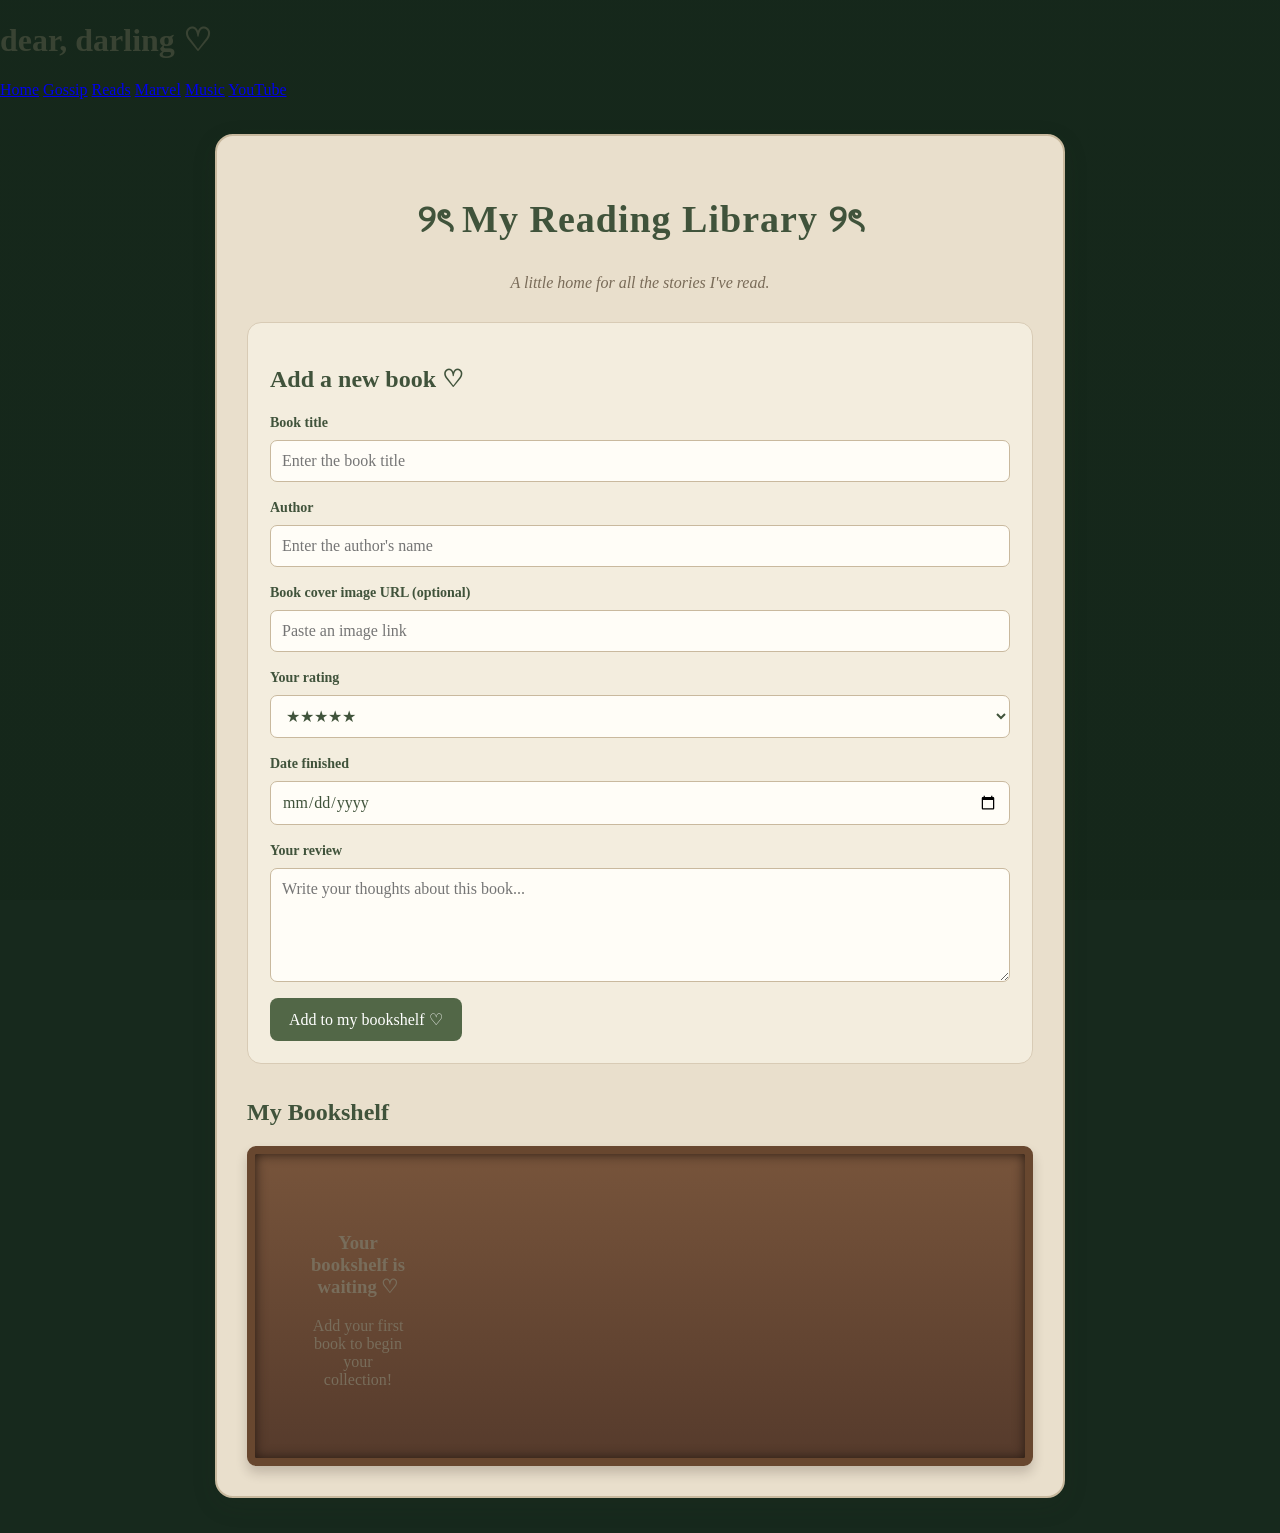
==== commit 15b281f7: "Update reads.html" ====
--- a/reads.html
+++ b/reads.html
@@ -174,6 +174,61 @@
       cursor: pointer;
       margin-top: 15px;
     }
+ /* Enchanted library bookshelf */
+
+.reading-library {
+  background: #e9dfcc;
+  border: 2px solid #c8b99e;
+  border-radius: 18px;
+  box-shadow: 0 8px 24px #26351f22;
+  padding: 30px;
+}
+
+.library-heading h1 {
+  color: #40533b;
+  letter-spacing: 1px;
+}
+
+.library-heading p {
+  font-family: Georgia, serif;
+  font-style: italic;
+  color: #796b58;
+}
+
+.bookshelf {
+  background:
+    linear-gradient(180deg, #77543b, #563b2c);
+  padding: 25px 20px 18px;
+  border: 8px solid #68472f;
+  border-radius: 9px;
+  box-shadow:
+    inset 0 0 12px #291b13,
+    0 7px 12px #291b1333;
+  gap: 22px;
+}
+
+.book-card {
+  background: #f5eddf;
+  border: 2px solid #c9b99e;
+  box-shadow: 0 4px 8px #21150d55;
+}
+
+.book-card:hover {
+  transform: translateY(-7px) rotate(-1deg);
+  box-shadow: 0 9px 15px #21150d66;
+}
+
+.book-card img {
+  border: 2px solid #d4c3a8;
+}
+
+.book-card h3 {
+  color: #40533b;
+}
+
+.book-card p {
+  color: #796b58;
+}
   </style>
 </head>
 
@@ -248,8 +303,8 @@
     <p id="modal-date"></p>
     <h3>My Review ♡</h3>
     <div id="modal-review" class="modal-review"></div>
-    <button id="delete-book" class="delete-button">Remove book</button>
-  </div>
+<button id="edit-book" class="library-button">Edit Book ♡</button>
+<button id="delete-book" class="delete-button">Remove book</button>  </div>
 </div>
 
 <script>
@@ -339,7 +394,43 @@
   function closeBook() {
     document.getElementById("book-modal").style.display = "none";
   }
-
+document.getElementById("edit-book").addEventListener("click", function() {
+  if (selectedBook === null) return;
+
+  const book = books[selectedBook];
+
+  const title = prompt("Edit book title:", book.title);
+  if (title === null) return;
+
+  const author = prompt("Edit author:", book.author);
+  if (author === null) return;
+
+  const cover = prompt("Edit cover image URL:", book.cover);
+  if (cover === null) return;
+
+  const rating = prompt(
+    "Choose rating: ★★★★★, ★★★★☆, ★★★☆☆, ★★☆☆☆, or ★☆☆☆☆",
+    book.rating
+  );
+  if (rating === null) return;
+
+  const date = prompt("Edit date finished (YYYY-MM-DD):", book.date);
+  if (date === null) return;
+
+  const review = prompt("Edit your review:", book.review);
+  if (review === null) return;
+
+  book.title = title.trim() || book.title;
+  book.author = author.trim() || book.author;
+  book.cover = cover.trim();
+  book.rating = rating;
+  book.date = date;
+  book.review = review;
+
+  saveBooks();
+  renderBooks();
+  openBook(selectedBook);
+});
   document.getElementById("delete-book").addEventListener("click", function() {
     if (selectedBook === null) return;
 
